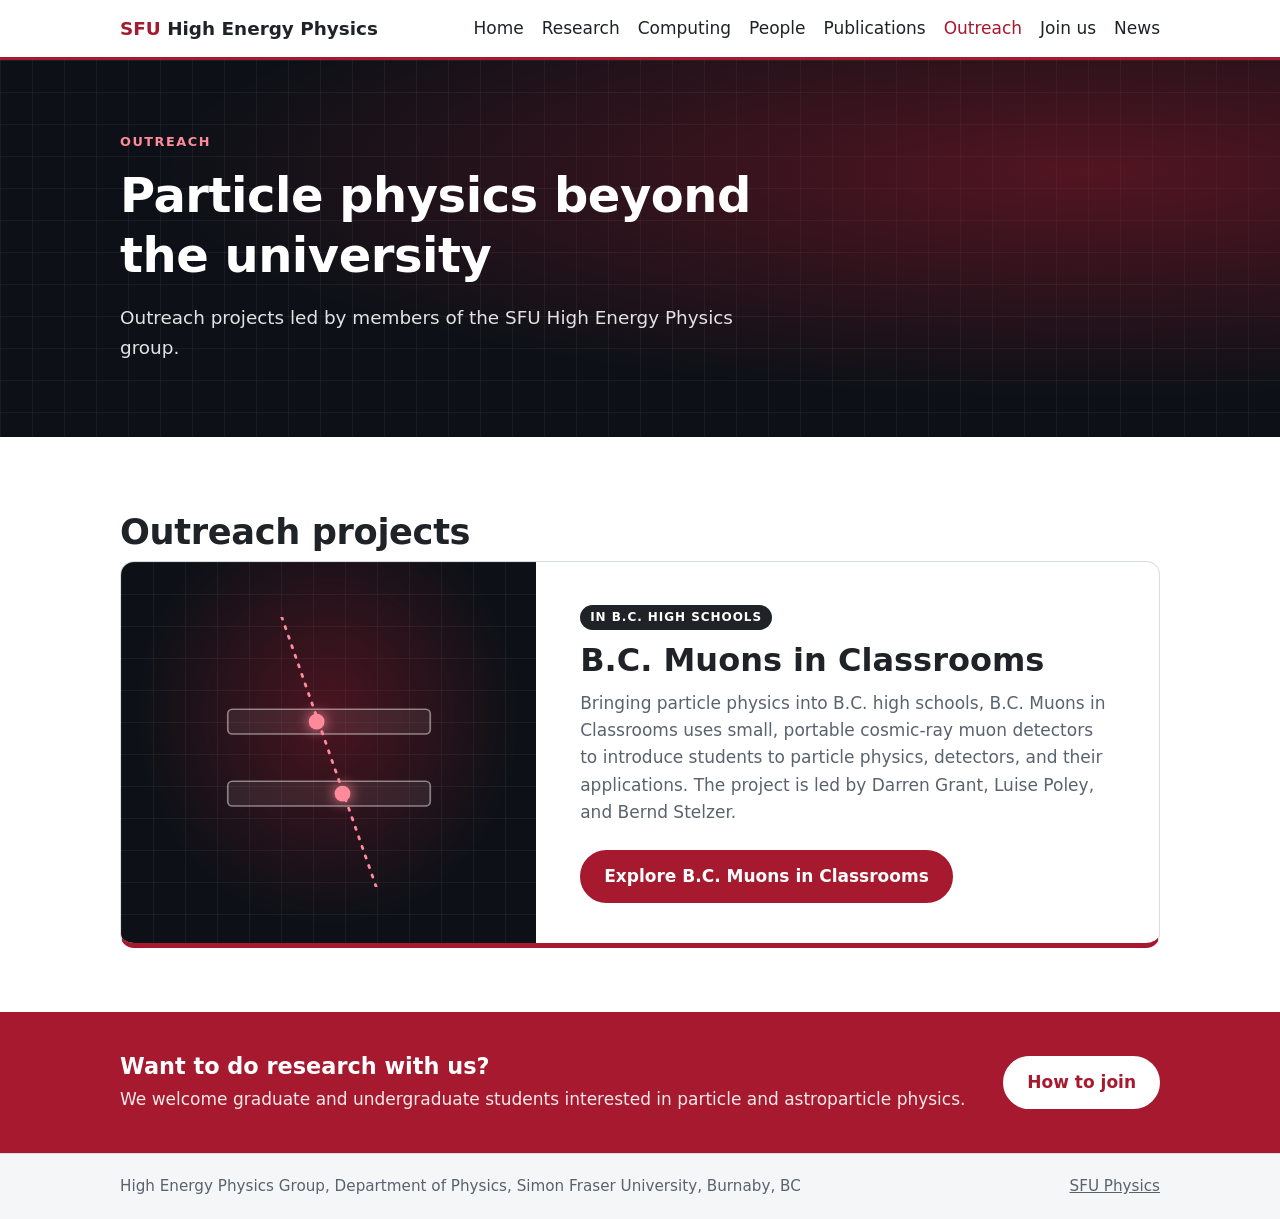
==== outreach.html @ 25be587b "Add Outreach page featuring B.C. Muons in Classrooms New outreach.html with a featured-project card " ====
<!doctype html>
<html lang="en">
<head>
  <meta charset="utf-8">
  <meta name="viewport" content="width=device-width, initial-scale=1">
  <title>Outreach | SFU High Energy Physics</title>
  <link rel="stylesheet" href="css/style.css">
</head>
<body>
  <!-- HEADER: the same block is on every page. If you change it, change it on all pages. -->
  <header class="site-header">
    <div class="wrap">
      <a class="brand" href="index.html"><span>SFU</span> High Energy Physics</a>
      <nav class="site-nav" aria-label="Main">
        <ul>
        <li><a href="index.html">Home</a></li>
        <li><a href="research.html">Research</a></li>
        <li><a href="computing.html">Computing</a></li>
        <li><a href="people.html">People</a></li>
        <li><a href="publications.html">Publications</a></li>
        <li><a href="outreach.html" aria-current="page">Outreach</a></li>
        <li><a href="join.html">Join us</a></li>
        <li><a href="news.html">News</a></li>
        </ul>
      </nav>
    </div>
  </header>
  <!-- END HEADER -->

  <!-- PAGE HERO: no photo, so it uses the grid pattern (see computing.html and research.html). -->
  <section class="page-hero page-hero-grid">
    <div class="wrap page-hero-text">
      <p class="eyebrow">Outreach</p>
      <h1>Particle physics beyond the university</h1>
      <p class="lead">Outreach projects led by members of the SFU High Energy Physics group.</p>
    </div>
  </section>

  <main class="research">
    <!-- OUTREACH PROJECTS
         To add a project: copy one <article class="outreach-project"> block and change the tag, title, text, button and link.
         The first project in the list is the featured one and gets the larger layout. Keep the copy short and stick to
         what the project's own leads have approved. -->
    <section id="projects" class="research-section">
      <div class="wrap">
        <h2 class="section-title">Outreach projects</h2>
        <div class="outreach-list">
          <article id="bc-muons" class="outreach-project">
            <!-- Decorative drawing: a cosmic-ray muon track crossing two detector layers. -->
            <div class="outreach-art" aria-hidden="true">
              <svg viewBox="0 0 320 240" focusable="false">
                <rect class="outreach-art-layer" x="70" y="82" width="180" height="22" rx="4"/>
                <rect class="outreach-art-layer" x="70" y="146" width="180" height="22" rx="4"/>
                <line class="outreach-art-track" x1="118" y1="0" x2="202" y2="240"/>
                <circle class="outreach-art-hit" cx="149" cy="93" r="7"/>
                <circle class="outreach-art-hit" cx="172" cy="157" r="7"/>
              </svg>
            </div>
            <div class="outreach-text">
              <span class="tag tag-neutral">In B.C. high schools</span>
              <h3>B.C. Muons in Classrooms</h3>
              <p>Bringing particle physics into B.C. high schools, B.C. Muons in Classrooms uses small, portable cosmic-ray muon detectors to introduce students to particle physics, detectors, and their applications. The project is led by Darren Grant, Luise Poley, and Bernd Stelzer.</p>
              <a class="button" href="https://bcmuons.science.sfu.ca/">Explore B.C. Muons in Classrooms</a>
            </div>
          </article>
        </div>
      </div>
    </section>

    <section class="cta">
      <div class="wrap">
        <div>
          <h2>Want to do research with us?</h2>
          <p>We welcome graduate and undergraduate students interested in particle and astroparticle physics.</p>
        </div>
        <a class="button button-light" href="join.html">How to join</a>
      </div>
    </section>
  </main>

  <!-- FOOTER: the same block is on every page. -->
  <footer class="site-footer">
    <div class="wrap">
      <span>High Energy Physics Group, Department of Physics, Simon Fraser University, Burnaby, BC</span>
      <span><a href="https://www.sfu.ca/physics.html">SFU Physics</a></span>
    </div>
  </footer>
  <!-- END FOOTER -->
</body>
</html>
---- css/style.css ----
/* SFU High Energy Physics: shared stylesheet for every page.

   DESIGN LANGUAGE (see also "Design language" in README.md)
   - Colours carry meaning. Red is SFU's brand colour and also marks ATLAS.
     Blue marks P-ONE and nothing else. Purple marks IceCube. Anything that is
     not about a particular experiment uses the neutral dark tag (.tag-neutral).
   - Every page: header, dark banner (.page-hero, or .home-hero on the home page),
     sections (.research-section), a red "join" band (.cta), footer.
   - Section headings use <h2 class="section-title">.
   - All colours are defined here. Use the variables, not hex codes. */

:root {
  /* Brand and ATLAS */
  --red: #a6192e;          /* SFU red; also ATLAS */
  --red-dark: #7d1322;
  --red-deep: #3a0d15;     /* dark ATLAS backgrounds */
  --red-soft: #fbf3f4;     /* light ATLAS backgrounds */
  --red-light: #ff8a9a;    /* red text on dark backgrounds */
  /* P-ONE */
  --ocean: #0b5f8a;
  --ocean-dark: #084868;
  --ocean-deep: #062a40;
  --ocean-soft: #eef5f9;
  --ocean-light: #7cc4e8;  /* blue text on dark backgrounds */
  /* IceCube */
  --ice: #5b3fa0;
  --ice-dark: #46307d;
  --ice-deep: #221640;     /* dark IceCube backgrounds */
  --ice-soft: #f5f2fb;     /* light IceCube backgrounds */
  --ice-light: #c3b2f0;    /* purple text on dark backgrounds */
  /* Neutrals */
  --night: #0d1117;        /* dark banners and sections */
  /* Red glow on the right of the project switcher, flat top to bottom so the banner above can fade into it */
  --switch-glow: radial-gradient(40% 2000% at 85% 50%, rgba(166, 25, 46, 0.35), transparent 70%);
  --ink: #1f2328;
  --muted: #59636e;
  --grey: #9aa3ad;         /* "other experiment" */
  --line: #d8dde3;
  --bg: #ffffff;
  --bg-soft: #f5f6f8;
  /* Content width: 1080px on laptops, growing with the window on large screens up to 1680px */
  --max: clamp(1080px, 78vw, 1680px);
}

* { box-sizing: border-box; }

/* Text grows a little with the content width on large screens (16px up to 19px), so lines don't get too long */
html { font-size: clamp(16px, 0.25vw + 12.4px, 19px); }

body {
  margin: 0;
  font-family: system-ui, -apple-system, "Segoe UI", Roboto, Helvetica, Arial, sans-serif;
  font-size: 1.0625rem;
  line-height: 1.6;
  color: var(--ink);
  background: var(--bg);
}

a { color: var(--red); }
a:hover { color: var(--red-dark); }

img { max-width: 100%; height: auto; }

.wrap { max-width: var(--max); margin: 0 auto; padding: 0 20px; }

/* Header and menu */
.site-header { border-bottom: 3px solid var(--red); background: var(--bg); }
.site-header .wrap {
  display: flex; flex-wrap: wrap; align-items: center; justify-content: space-between;
  gap: 12px; padding-top: 14px; padding-bottom: 14px;
}
.brand { font-weight: 700; font-size: 1.15rem; color: var(--ink); text-decoration: none; }
.brand span { color: var(--red); }
.site-nav ul { list-style: none; display: flex; flex-wrap: wrap; gap: 4px 18px; margin: 0; padding: 0; }
.site-nav a { color: var(--ink); text-decoration: none; font-weight: 500; }
.site-nav a:hover, .site-nav a[aria-current="page"] { color: var(--red); }

/* Page sections */
main { padding: 32px 0 48px; }
h1, h2, h3 { line-height: 1.25; }
h1 { font-size: 2rem; margin: 0 0 12px; }
h2 { font-size: 1.4rem; margin-top: 36px; }
.lead { font-size: 1.15rem; color: var(--muted); max-width: 46em; }


.cards { display: grid; grid-template-columns: repeat(auto-fit, minmax(220px, 1fr)); gap: 20px; margin-top: 24px; }
.card { border: 1px solid var(--line); border-radius: 10px; padding: 20px; background: var(--bg); }
.card h3 { margin-top: 0; }
.card .more { font-weight: 600; text-decoration: none; }


/* People */
.people { display: grid; grid-template-columns: repeat(auto-fill, minmax(230px, 1fr)); gap: 16px; padding: 0; list-style: none; }
.people li { border: 1px solid var(--line); border-radius: 10px; padding: 14px 16px; }
.people .name { font-weight: 600; display: block; }
.people .role { color: var(--muted); font-size: 0.95rem; }
/* Photo at the top of a card. Square crop, biased upward so faces stay in frame. */
.people .photo { display: block; width: 100%; aspect-ratio: 1; object-fit: cover; object-position: 50% 25%; border-radius: 6px; margin-bottom: 12px; background: var(--bg-soft); }


/* Footer */
.site-footer { border-top: 1px solid var(--line); background: var(--bg-soft); color: var(--muted); font-size: 0.95rem; }
.site-footer .wrap { padding-top: 20px; padding-bottom: 20px; display: flex; flex-wrap: wrap; gap: 8px 24px; justify-content: space-between; }
.site-footer a { color: var(--muted); }

/* Small photo credit line at the bottom of a page. */
.credits { color: var(--muted); font-size: 0.8rem; margin-top: 40px; }
.credits a { color: var(--muted); }

/* Buttons */
.button { display: inline-block; padding: 11px 22px; border-radius: 999px; background: var(--red); color: #fff; font-weight: 600; text-decoration: none; border: 2px solid var(--red); transition: background 0.15s, color 0.15s; }
.button:hover { background: var(--red-dark); border-color: var(--red-dark); color: #fff; }
.button-ghost { background: transparent; border-color: #fff; color: #fff; }
.button-ghost:hover { background: #fff; border-color: #fff; color: var(--ink); }
.button-light { background: #fff; border-color: #fff; color: var(--red); }
.button-light:hover { background: transparent; color: #fff; border-color: #fff; }

/* ---------- Home page ---------- */

/* Hero: two photos side by side, darkened, with text on top. */
.home-hero { position: relative; display: flex; flex-direction: column; min-height: min(78vh, 640px); color: #fff; background: var(--night); overflow: hidden; }
.home-hero-photos { position: absolute; inset: 0; display: grid; grid-template-columns: 1fr 1fr; }
.home-hero-photos img { width: 100%; height: 100%; object-fit: cover; }
.home-hero::after { content: ""; position: absolute; inset: 0; background: linear-gradient(100deg, rgba(10, 14, 20, 0.92) 0%, rgba(10, 14, 20, 0.7) 45%, rgba(10, 14, 20, 0.25) 100%); }
.home-hero-text, .home-hero-labels { position: relative; z-index: 1; width: 100%; }
.home-hero-text { padding-top: 96px; padding-bottom: 48px; }
.home-hero h1 { font-size: clamp(2.2rem, 5vw, 3.6rem); max-width: 12em; margin-bottom: 16px; letter-spacing: -0.01em; }
.home-hero .lead { color: rgba(255, 255, 255, 0.88); max-width: 34em; }
.eyebrow { text-transform: uppercase; letter-spacing: 0.12em; font-size: 0.8rem; font-weight: 600; color: var(--red-light); margin: 0 0 12px; }
.buttons { display: flex; flex-wrap: wrap; gap: 12px; margin-top: 28px; }.home-hero-labels { margin-top: auto; display: flex; justify-content: space-between; gap: 12px; padding-bottom: 18px; font-size: 0.8rem; color: rgba(255, 255, 255, 0.75); }
.home-hero-labels span:last-child { text-align: right; }
.home-hero-labels small { display: block; font-size: 0.7rem; font-style: italic; opacity: 0.7; }

/* The home page sections set their own spacing. */
main.home { padding-top: 0; }
.section-title { font-size: 1.7rem; margin: 56px 0 20px; }

/* Facts strip */
.facts { background: var(--bg-soft); border-bottom: 1px solid var(--line); }
.facts .wrap { display: grid; grid-template-columns: repeat(auto-fit, minmax(200px, 1fr)); gap: 24px; padding-top: 28px; padding-bottom: 28px; }
.fact strong { display: block; font-size: 1.9rem; line-height: 1.1; color: var(--red); }
.fact span { color: var(--muted); font-size: 0.92rem; }
.fact { text-align: center; }

/* Big photo panels for the experiments */
.feature-grid { display: grid; grid-template-columns: repeat(2, minmax(0, 1fr)); gap: 20px; }
/* An odd card out (e.g. the third, IceCube) sits centred on its own row, the same width as the others */
.feature-grid > :last-child:nth-child(odd) { grid-column: 1 / -1; justify-self: center; width: calc(50% - 10px); }
@media (max-width: 700px) {
  .feature-grid { grid-template-columns: 1fr; }
  .feature-grid > :last-child:nth-child(odd) { width: 100%; }
}
/* Three across (index.html, join.html). On join.html each card sits under its column of the facts strip: same 24px gap as .facts */
.feature-grid-3 { grid-template-columns: repeat(3, minmax(0, 1fr)); gap: 24px; }
.feature-grid-3 > :last-child:nth-child(odd) { grid-column: auto; justify-self: stretch; width: auto; }
.feature-grid-3 .feature-text { padding: 20px; }
.feature-grid-3 .feature h3 { font-size: 1.6rem; }
@media (max-width: 900px) {
  .feature-grid-3 { grid-template-columns: 1fr; }
}
.feature { position: relative; display: flex; align-items: flex-end; min-height: 420px; border-radius: 14px; overflow: hidden; color: #fff; text-decoration: none; background: var(--night); }
.feature img { position: absolute; inset: 0; width: 100%; height: 100%; object-fit: cover; transition: transform 0.4s ease; }
.feature::after { content: ""; position: absolute; inset: 0; background: linear-gradient(to top, rgba(10, 14, 20, 0.92) 0%, rgba(10, 14, 20, 0.55) 50%, rgba(10, 14, 20, 0.05) 100%); }
.feature-text { position: relative; z-index: 1; padding: 24px; }
.feature h3 { font-size: 1.8rem; margin: 6px 0 8px; }
.feature p { color: rgba(255, 255, 255, 0.88); margin: 0 0 12px; }
.feature .more { font-weight: 600; }
.feature:hover, .feature:focus-visible { color: #fff; }
.feature:hover img, .feature:focus-visible img { transform: scale(1.04); }
.tag { display: inline-block; font-size: 0.75rem; font-weight: 600; text-transform: uppercase; letter-spacing: 0.08em; padding: 3px 10px; border-radius: 999px; background: var(--red); color: #fff; }

/* Clickable cards (computing, education) */
.card-link { display: block; color: var(--ink); text-decoration: none; transition: border-color 0.15s, box-shadow 0.15s, transform 0.15s; }
.card-link:hover { color: var(--ink); border-color: var(--red); box-shadow: 0 6px 20px rgba(0, 0, 0, 0.08); transform: translateY(-2px); }
.card-link .more { color: var(--red); }
.icon { width: 36px; height: 36px; fill: none; stroke: var(--red); stroke-width: 1.6; stroke-linecap: round; stroke-linejoin: round; margin-bottom: 8px; }

/* News cards */
.news-grid { display: grid; grid-template-columns: repeat(auto-fit, minmax(280px, 1fr)); gap: 20px; }
.news-card { display: block; padding: 20px 22px; border-left: 4px solid var(--red); background: var(--bg-soft); border-radius: 0 10px 10px 0; color: var(--ink); text-decoration: none; transition: background 0.15s; }
.news-card:hover { background: color-mix(in srgb, var(--bg-soft) 85%, var(--ink)); color: var(--ink); }
.news-card .date { color: var(--muted); font-size: 0.85rem; font-weight: 600; }
.news-card h3 { margin: 6px 0 10px; font-size: 1.15rem; }
.news-card .more { color: var(--red); font-weight: 600; font-size: 0.95rem; }

/* Red "join us" band */
.cta { background: var(--red); color: #fff; margin-top: 56px; }
.cta .wrap { display: flex; flex-wrap: wrap; align-items: center; justify-content: space-between; gap: 20px; padding-top: 40px; padding-bottom: 40px; }
.cta h2 { margin: 0 0 6px; }
.cta p { margin: 0; color: rgba(255, 255, 255, 0.9); }

@media (max-width: 640px) {
  .home-hero-text { padding-top: 64px; }
  .home-hero::after { background: rgba(10, 14, 20, 0.78); }
  .facts .wrap { grid-template-columns: 1fr 1fr; gap: 20px 16px; }
  .fact strong { font-size: 1.5rem; }
  .feature { min-height: 360px; }
}
@media (prefers-reduced-motion: reduce) {
  .feature img, .card-link, .button { transition: none; }
  .feature:hover img { transform: none; }
  .card-link:hover { transform: none; }
}

/* ---------- Inner page hero (used on Research; reusable on other pages) ---------- */
.page-hero { position: relative; color: #fff; background: var(--night); overflow: hidden; }
.page-hero-bg { position: absolute; inset: 0; width: 100%; height: 100%; object-fit: cover; object-position: 70% 50%; opacity: 0.55; }
.page-hero::after { content: ""; position: absolute; inset: 0; background: linear-gradient(90deg, rgba(10, 14, 20, 0.95) 0%, rgba(10, 14, 20, 0.6) 60%, rgba(10, 14, 20, 0.2) 100%); }
.page-hero-text { position: relative; z-index: 1; padding-top: 72px; padding-bottom: 56px; }
.page-hero h1 { font-size: clamp(2rem, 4.5vw, 3rem); max-width: 14em; letter-spacing: -0.01em; }
.page-hero .lead { color: rgba(255, 255, 255, 0.88); max-width: 36em; }
.jump-links { display: flex; flex-wrap: wrap; gap: 10px; margin-top: 24px; }
.jump-links a { padding: 7px 16px; border: 1px solid rgba(255, 255, 255, 0.5); border-radius: 999px; color: #fff; text-decoration: none; font-weight: 500; font-size: 0.95rem; }
.jump-links a:hover { background: #fff; color: var(--ink); }
/* Jump links to one experiment take its colour (news.html, publications.html) */
.jump-links a.jump-atlas { background: var(--red); border-color: var(--red); }
.jump-links a.jump-pone { background: var(--ocean); border-color: var(--ocean); }
.jump-links a.jump-ice { background: var(--ice); border-color: var(--ice); }
.jump-links a.jump-atlas:hover { background: var(--red-dark); border-color: var(--red-dark); color: #fff; }
.jump-links a.jump-pone:hover { background: var(--ocean-dark); border-color: var(--ocean-dark); color: #fff; }
.jump-links a.jump-ice:hover { background: var(--ice-dark); border-color: var(--ice-dark); color: #fff; }

/* ---------- Research page ---------- */
main.research { padding: 0; }
.research-section { padding: 64px 0; scroll-margin-top: 12px; }
.section-alt { background: var(--bg-soft); border-top: 1px solid var(--line); border-bottom: 1px solid var(--line); }
.research-section h2 { font-size: 2.2rem; margin: 10px 0 8px; }
.subhead { font-size: 1.3rem; margin: 48px 0 16px; }
.tag-ocean { background: var(--ocean); }

/* Text and a photo side by side; stacks on narrow screens. */
.split { display: grid; grid-template-columns: repeat(auto-fit, minmax(300px, 1fr)); gap: 32px 40px; align-items: center; margin-top: 8px; }
.split + .split, .steps + .split { margin-top: 40px; }

.photo-figure { margin: 0; }
.photo-figure img { display: block; width: 100%; aspect-ratio: 3 / 2; object-fit: cover; border-radius: 12px; box-shadow: 0 10px 30px rgba(0, 0, 0, 0.12); }
.photo-figure figcaption { color: var(--muted); font-size: 0.9rem; margin-top: 10px; }
.photo-figure .credit { display: block; font-size: 0.8rem; }
.photo-figure .credit a { color: var(--muted); }

/* Research topic tiles */
.topic-grid { display: grid; grid-template-columns: repeat(auto-fit, minmax(220px, 1fr)); gap: 16px; }
.topic { padding: 20px; border: 1px solid var(--line); border-radius: 12px; background: var(--bg); }
.topic h4 { margin: 4px 0 6px; font-size: 1.05rem; }
.topic p { margin: 0; color: var(--muted); font-size: 0.95rem; }

/* Dark highlight box with a big number */
.callout { display: grid; grid-template-columns: auto 1fr; gap: 28px; align-items: center; margin-top: 40px; padding: 28px 32px; border-radius: 14px; background: var(--ink); color: #fff; scroll-margin-top: 12px; }
.callout h3 { margin: 0 0 8px; }
.callout p { margin: 0; color: rgba(255, 255, 255, 0.85); }
.callout-stat { text-align: center; padding-right: 28px; border-right: 1px solid rgba(255, 255, 255, 0.2); }
.callout-stat strong { display: block; font-size: 3rem; line-height: 1; color: var(--red-light); }
.callout-stat span { font-size: 0.85rem; color: rgba(255, 255, 255, 0.75); }

/* Numbered "how it works" steps */
.steps { list-style: none; padding: 0; margin: 0; display: grid; grid-template-columns: repeat(auto-fit, minmax(220px, 1fr)); gap: 16px; counter-reset: step; }
.steps li { counter-increment: step; position: relative; padding: 20px 20px 20px 68px; background: var(--bg); border: 1px solid var(--line); border-radius: 12px; }
.steps li::before { content: counter(step); position: absolute; left: 20px; top: 20px; width: 34px; height: 34px; border-radius: 50%; background: var(--ocean); color: #fff; font-weight: 700; display: flex; align-items: center; justify-content: center; }
.steps h4 { margin: 4px 0 6px; }
.steps p { margin: 0; color: var(--muted); font-size: 0.95rem; }

/* Vertical timeline */
.timeline { list-style: none; padding: 0; margin: 16px 0 20px 7px; border-left: 2px solid var(--line); }
.timeline li { position: relative; padding: 0 0 18px 24px; }
.timeline li::before { content: ""; position: absolute; left: -9px; top: 5px; width: 16px; height: 16px; border-radius: 50%; background: var(--bg); border: 2px solid var(--line); box-sizing: border-box; }
.timeline li.done::before { background: var(--ocean); border-color: var(--ocean); }
.timeline li.now::before { border-color: var(--ocean); box-shadow: 0 0 0 4px rgba(11, 95, 138, 0.2); }
.timeline .when { display: block; font-weight: 700; font-size: 0.85rem; text-transform: uppercase; letter-spacing: 0.06em; color: var(--ocean); }

.research .cta { margin-top: 0; }

@media (max-width: 640px) {
  .page-hero::after { background: rgba(10, 14, 20, 0.8); }
  .research-section { padding: 48px 0; }
  .callout { grid-template-columns: 1fr; padding: 24px; }
  .callout-stat { border-right: 0; padding-right: 0; border-bottom: 1px solid rgba(255, 255, 255, 0.2); padding-bottom: 16px; }
}

/* ---------- Computing page ---------- */
/* Hero without a photo: a faint grid pattern instead. */
.page-hero-grid { background-color: var(--night); background-image: linear-gradient(rgba(255, 255, 255, 0.05) 1px, transparent 1px), linear-gradient(90deg, rgba(255, 255, 255, 0.05) 1px, transparent 1px); background-size: 32px 32px; }
.page-hero-grid::after { background: radial-gradient(ellipse at 85% 30%, rgba(166, 25, 46, 0.45), transparent 60%); }
/* With a project switcher below (research.html, news.html), banner and bar read as one panel: the grid is laid from the
   banner's bottom edge so its lines run on into the bar, and the banner uses the bar's glow (one band, top to bottom). */
body:has(.project-switch) .page-hero-grid { background-position: left bottom; }
body:has(.project-switch) .page-hero-grid::after { background: var(--switch-glow); }

.provides { padding: 24px 28px; border: 1px solid var(--line); border-radius: 14px; background: var(--bg); }
.provides h3 { margin-top: 0; }
.check-list { list-style: none; padding: 0; margin: 0; }
.check-list li { position: relative; padding: 0 0 12px 30px; }
.check-list li::before { content: ""; position: absolute; left: 2px; top: 6px; width: 14px; height: 8px; border-left: 3px solid var(--red); border-bottom: 3px solid var(--red); transform: rotate(-45deg); }

.timeline-red { border-left-color: var(--line); }
.timeline-red li.done::before { background: var(--red); border-color: var(--red); }
.timeline-red li.now::before { border-color: var(--red); box-shadow: 0 0 0 4px rgba(166, 25, 46, 0.2); }
.timeline-red .when { color: var(--red); }

.pill-list { list-style: none; padding: 0; margin: 0 0 20px; display: flex; flex-wrap: wrap; gap: 8px; }
.pill-list li { padding: 4px 12px; border-radius: 999px; background: var(--bg-soft); border: 1px solid var(--line); font-size: 0.9rem; }
.contact-list { padding-left: 18px; }

/* Dark section with the grid tiers */
.section-dark { background: var(--night); color: #fff; }
.section-dark .lead { color: rgba(255, 255, 255, 0.8); }
.tiers { list-style: none; padding: 0; margin: 36px 0 0; display: grid; grid-template-columns: repeat(3, 1fr); gap: 48px; }
.tier { position: relative; padding: 24px; border-radius: 14px; background: rgba(255, 255, 255, 0.06); border: 1px solid rgba(255, 255, 255, 0.14); }
.tier h3 { margin: 8px 0 6px; }
.tier p { margin: 0; color: rgba(255, 255, 255, 0.78); font-size: 0.95rem; }
.tier-label { font-size: 0.75rem; font-weight: 700; text-transform: uppercase; letter-spacing: 0.1em; color: var(--red-light); }
.tier-sfu { background: var(--red); border-color: var(--red); }
.tier-sfu .tier-label { color: #fff; opacity: 0.85; }
.tier-sfu p { color: rgba(255, 255, 255, 0.92); }
/* Arrow between steps */
.tier + .tier::before { content: "→"; position: absolute; left: -38px; top: 50%; transform: translateY(-50%); font-size: 1.8rem; color: rgba(255, 255, 255, 0.5); }

/* Spec sheet (definition list) */
.spec-sheet { margin: 0; border-radius: 14px; overflow: hidden; border: 1px solid var(--line); background: var(--bg); }
.spec-sheet div { display: flex; justify-content: space-between; gap: 16px; padding: 14px 20px; border-bottom: 1px solid var(--line); }
.spec-sheet div:last-child { border-bottom: 0; }
.spec-sheet dt { color: var(--muted); }
.spec-sheet dd { margin: 0; font-weight: 700; text-align: right; }

@media (max-width: 760px) {
  .tiers { grid-template-columns: 1fr; gap: 36px; }
  .tier + .tier::before { content: "↓"; left: 50%; top: -32px; transform: translateX(-50%); }
}

/* ---------- People page ---------- */
.people-heading { font-size: 1.8rem; margin: 0 0 24px; }
.people { gap: 20px; }
.people li { padding: 0 0 16px; overflow: hidden; border-radius: 14px; background: var(--bg); transition: box-shadow 0.15s, transform 0.15s; }
.people li:hover { box-shadow: 0 8px 24px rgba(0, 0, 0, 0.08); transform: translateY(-2px); }
.people .photo { border-radius: 0; margin-bottom: 14px; }
.people .name, .people .role { display: block; padding: 0 16px; }
.people .name { font-size: 1.08rem; }
.people .name a { color: var(--ink); text-decoration: none; }
.people .name a:hover { color: var(--red); }
.people .role a { color: inherit; text-decoration: none; }
.people .role a:hover { color: var(--red); text-decoration: underline; }
/* Smaller cards with a round badge, for former members */
.people-compact { grid-template-columns: repeat(auto-fill, minmax(260px, 1fr)); }
.people-compact li { display: grid; grid-template-columns: 56px 1fr; column-gap: 14px; align-items: center; align-content: center; padding: 14px 16px; }
.people-compact .photo { grid-row: span 3; width: 56px; margin: 0; border-radius: 50%; }
.people-compact .name, .people-compact .role { padding: 0; }

/* Photo-card lists pick their column count from how many cards they have, so rows come out balanced:
   1-3 cards fill one row; 4 and 8 make rows of 4; 5, 6 and 9 make rows of 3 (5 = 3 + 2); anything else gets 4 per row.
   Every card is the width of one in a row of 4, so photos are the same size in every list; shorter rows sit centred.
   Phones keep 2 per row (see the 640px block further down). */
@media (min-width: 641px) {
  .people:not(.people-compact) { --card: calc((100% - 60px) / 4); grid-template-columns: repeat(4, var(--card)); justify-content: center; }
  .people:not(.people-compact):has(> li:last-child:nth-child(1)) { grid-template-columns: var(--card); }
  .people:not(.people-compact):has(> li:last-child:nth-child(2)) { grid-template-columns: repeat(2, var(--card)); }
  .people:not(.people-compact):has(> li:last-child:nth-child(3)),
  .people:not(.people-compact):has(> li:last-child:nth-child(5)),
  .people:not(.people-compact):has(> li:last-child:nth-child(6)),
  .people:not(.people-compact):has(> li:last-child:nth-child(9)) { grid-template-columns: repeat(3, var(--card)); }
  /* The heading of a centred list lines up with its first card: indent = (full width - n cards - gaps) / 2 */
  .wrap:has(> .people:not(.people-compact) > li:last-child:nth-child(3)) > .section-title,
  .wrap:has(> .people:not(.people-compact) > li:last-child:nth-child(5)) > .section-title,
  .wrap:has(> .people:not(.people-compact) > li:last-child:nth-child(6)) > .section-title,
  .wrap:has(> .people:not(.people-compact) > li:last-child:nth-child(9)) > .section-title { margin-left: calc(12.5% + 2.5px); }
  .wrap:has(> .people:not(.people-compact) > li:last-child:nth-child(2)) > .section-title { margin-left: calc(25% + 5px); }
  .wrap:has(> .people:not(.people-compact) > li:last-child:nth-child(1)) > .section-title { margin-left: calc(37.5% + 7.5px); }
}

/* ---------- Publications page ---------- */
.thesis-year { display: grid; grid-template-columns: 120px 1fr; gap: 24px; padding: 24px 0; border-top: 1px solid var(--line); }
.thesis-year .year { margin: 0; font-size: 2rem; color: var(--red); line-height: 1.1; }
.theses { list-style: none; padding: 0; margin: 0; display: grid; gap: 12px; }
.thesis { padding: 16px 20px; border: 1px solid var(--line); border-radius: 12px; background: var(--bg); transition: border-color 0.15s; }
.thesis:hover { border-color: var(--red); }
.thesis a { display: block; font-weight: 600; color: var(--ink); text-decoration: none; }
.thesis a:hover { color: var(--red); }
.thesis .author { display: block; color: var(--muted); font-size: 0.92rem; margin-top: 2px; }
.callout a.on-dark { color: var(--red-light); }
.callout-stat strong { font-size: clamp(2rem, 5vw, 3rem); }

/* ---------- News page ---------- */
.news-list { display: grid; gap: 28px; }
.news-item { display: grid; grid-template-columns: minmax(0, 2fr) minmax(0, 3fr); gap: 0; border: 1px solid var(--line); border-radius: 14px; overflow: hidden; background: var(--bg); }
.news-item > img { width: 100%; height: 100%; min-height: 220px; object-fit: cover; }
.news-item:not(:has(> img)) { grid-template-columns: 1fr; }
.news-body { padding: 28px 32px; align-self: center; }
.news-meta { display: flex; flex-wrap: wrap; align-items: center; gap: 10px; color: var(--muted); font-size: 0.9rem; margin: 0 0 10px; }
.news-body h3 { font-size: 1.4rem; margin: 0 0 10px; }
.news-body h3 a { color: var(--ink); text-decoration: none; }
.news-body h3 a:hover { color: var(--red); }
.news-body p:last-child { margin: 0; color: var(--muted); }

/* ---------- Join page ---------- */
.topic-grid { margin-top: 24px; }
.paths { display: grid; grid-template-columns: repeat(auto-fit, minmax(300px, 1fr)); gap: 24px; }
.path { padding: 28px; border-radius: 14px; background: var(--bg); border: 1px solid var(--line); scroll-margin-top: 12px; }
.path h2 { margin: 10px 0 20px; font-size: 1.6rem; }
.path .steps { grid-template-columns: 1fr; }

/* Join page: facts strip with one colour per experiment, and "who to contact" cards with the experiment's colour on top. */
.fact-atlas strong { color: var(--red); }
.fact-ice strong { color: var(--ice); }
.fact-pone strong { color: var(--ocean); }
.contact-grid { display: grid; grid-template-columns: repeat(auto-fit, minmax(220px, 1fr)); gap: 16px; margin-top: 24px; }
.contact { --c: var(--red); padding: 22px 24px; border-radius: 14px; background: var(--bg); border: 1px solid var(--line); border-top: 5px solid var(--c); }
.contact-ice { --c: var(--ice); }
.contact-pone { --c: var(--ocean); }
.contact h3 { margin: 0 0 10px; color: var(--c); font-size: 1.3rem; }
.contact ul { list-style: none; margin: 0; padding: 0; display: grid; gap: 6px; }
.contact a { color: var(--ink); font-weight: 600; text-decoration: none; }
.contact a::after { content: " →"; color: var(--c); }
.contact a:hover { color: var(--c); }
.contact-more { margin: 24px 0 0; color: var(--muted); }
.steps-red li::before { background: var(--red); }

@media (max-width: 640px) {
  .thesis-year { grid-template-columns: 1fr; gap: 12px; }
  .people:not(.people-compact) { grid-template-columns: 1fr 1fr; gap: 12px; }
  .people:not(.people-compact) .name, .people:not(.people-compact) .role { padding: 0 12px; }
  .people .role { font-size: 0.85rem; }
  .news-item { grid-template-columns: 1fr; }
  .news-item > img { min-height: 0; aspect-ratio: 16 / 9; height: auto; }
  .news-body { padding: 22px; }
}
@media (prefers-reduced-motion: reduce) {
  .people li { transition: none; }
  .people li:hover { transform: none; }
}

/* External news feed (P-ONE collaboration news on news.html) */
/* Text on the left, button always bottom-right, whatever the length of the text; stacked on phones */
.section-head { display: grid; grid-template-columns: minmax(0, 1fr) auto; align-items: end; gap: 20px 40px; margin-bottom: 28px; }
.section-head .button { white-space: nowrap; }
@media (max-width: 640px) { .section-head { grid-template-columns: 1fr; } .section-head .button { justify-self: start; } }
.section-head h2 { margin: 10px 0 8px; }
.section-head .lead { margin: 0; }
.button-ocean { background: var(--ocean); border-color: var(--ocean); }
.button-ocean:hover { background: var(--ocean-dark); border-color: var(--ocean-dark); }
.feed { --feed: var(--ocean); list-style: none; padding: 0; margin: 0; border-left: 2px solid color-mix(in srgb, var(--feed) 25%, transparent); }
.feed li { position: relative; padding: 0 0 26px 28px; }
.feed li::before { content: ""; position: absolute; left: -7px; top: 6px; width: 12px; height: 12px; border-radius: 50%; background: var(--feed); }
.feed time { display: block; font-size: 0.82rem; font-weight: 700; text-transform: uppercase; letter-spacing: 0.06em; color: var(--feed); }
.feed a { font-weight: 600; font-size: 1.08rem; color: var(--ink); text-decoration: none; }
.feed a:hover { color: var(--feed); text-decoration: underline; }
.feed p { margin: 4px 0 0; color: var(--muted); font-size: 0.95rem; }
.callout + .callout { margin-top: 20px; }
.callout-ocean { background: var(--ocean-deep); }
.callout-ocean .callout-stat strong, .callout-ocean a.on-dark { color: var(--ocean-light); }
.callout-ice { background: var(--ice-deep); }
.callout-ice .callout-stat strong, .callout-ice a.on-dark { color: var(--ice-light); }

/* ---------- Research page: one colour-coded "chapter" per experiment ---------- */
/* Each chapter sets --accent; everything inside picks it up. Red = ATLAS, blue = P-ONE, purple = IceCube. */
.chapter-atlas { --accent: var(--red); --accent-soft: var(--red-soft); --accent-dark: var(--red-deep); }
.chapter-pone  { --accent: var(--ocean); --accent-soft: var(--ocean-soft); --accent-dark: var(--ocean-deep); }
.chapter-ice   { --accent: var(--ice); --accent-soft: var(--ice-soft); --accent-dark: var(--ice-deep); }

/* Project switcher (research.html, news.html): a dark bar that sticks to the top of the screen while you are inside the
   element that contains it. js/project-switch.js marks the current link (aria-current) and sets --progress (0 to 1) for the
   line along the bottom. Each link takes its experiment's colour: --c fills the current link, --c-light is its text otherwise. */
/* Background matches the dark page banners (.page-hero-grid): night blue, faint grid, red glow on the right. */
.project-switch { --accent: #fff; position: sticky; top: 0; z-index: 10; background-color: var(--night); background-image: var(--switch-glow), linear-gradient(rgba(255, 255, 255, 0.05) 1px, transparent 1px), linear-gradient(90deg, rgba(255, 255, 255, 0.05) 1px, transparent 1px); background-size: auto, 32px 32px, 32px 32px; box-shadow: 0 4px 16px rgba(0, 0, 0, 0.18); }
.project-switch .wrap { display: flex; flex-wrap: wrap; justify-content: center; gap: 8px; padding-top: 18px; padding-bottom: 21px; } /* bottom = top + the 3px progress line */
.project-switch a { --c: #fff; --c-light: rgba(255, 255, 255, 0.85); display: inline-flex; align-items: center; gap: 8px; padding: 6px 16px; border: 1px solid rgba(255, 255, 255, 0.22); border-radius: 999px; color: var(--c-light); font-weight: 600; font-size: 0.95rem; text-decoration: none; transition: background 0.15s, color 0.15s, border-color 0.15s; }
.project-switch a::before { content: ""; width: 8px; height: 8px; border-radius: 50%; background: currentColor; }
.project-switch a.switch-atlas { --c: var(--red); --c-light: var(--red-light); }
.project-switch a.switch-ice { --c: var(--ice); --c-light: var(--ice-light); }
.project-switch a.switch-pone { --c: var(--ocean); --c-light: var(--ocean-light); }
.project-switch a:hover { background: rgba(255, 255, 255, 0.1); border-color: rgba(255, 255, 255, 0.4); color: var(--c-light); }
.project-switch a[aria-current] { background: var(--c); border-color: var(--c); color: #fff; }
.project-switch a.switch-group[aria-current] { color: var(--ink); }
.project-switch:has(a.switch-atlas[aria-current]) { --accent: var(--red-light); }
.project-switch:has(a.switch-ice[aria-current]) { --accent: var(--ice-light); }
.project-switch:has(a.switch-pone[aria-current]) { --accent: var(--ocean-light); }
.project-switch::after { content: ""; position: absolute; left: 0; bottom: 0; height: 3px; width: calc(var(--progress, 0) * 100%); background: var(--accent); }
/* Links that jump below the bar land just under it (chapter banners are fine to tuck behind it). */
.project-switch ~ .research-section, .project-switch ~ * .callout { scroll-margin-top: 64px; }
@media (prefers-reduced-motion: no-preference) { html:has(.project-switch) { scroll-behavior: smooth; } }
@media (max-width: 460px) {
  .project-switch .wrap { gap: 5px; padding-left: 10px; padding-right: 10px; }
  .project-switch a { padding: 5px 10px; font-size: 0.85rem; }
  .project-switch a::before { display: none; }
}


/* Chapter banner: full-width photo, darkened in the experiment's colour */
.chapter { scroll-margin-top: 0; }
.chapter-banner { position: relative; min-height: 440px; display: flex; align-items: flex-end; color: #fff; background: var(--accent-dark); overflow: hidden; }
.chapter-banner > img { position: absolute; inset: 0; width: 100%; height: 100%; object-fit: cover; }
.chapter-banner::after { content: ""; position: absolute; inset: 0; background: linear-gradient(to top, var(--accent-dark) 0%, color-mix(in srgb, var(--accent-dark) 70%, transparent) 45%, color-mix(in srgb, var(--accent-dark) 15%, transparent) 100%); }
/* The first chapter's photo fades in from the project switcher's night blue above it, so there is no hard edge between them */
.project-switch + .chapter .chapter-banner::before { content: ""; position: absolute; z-index: 1; inset: 0 0 auto 0; height: 160px; background: linear-gradient(to bottom, var(--night) 0%, color-mix(in srgb, var(--night) 60%, transparent) 40%, transparent 100%); }
.chapter-banner-text { position: relative; z-index: 1; width: 100%; padding-top: 80px; padding-bottom: 56px; }
.chapter-kicker { margin: 0; font-size: 0.85rem; font-weight: 700; text-transform: uppercase; letter-spacing: 0.12em; color: color-mix(in srgb, var(--accent) 35%, white); }
.chapter-banner h2 { font-size: clamp(3rem, 8vw, 5.5rem); line-height: 1; margin: 6px 0 12px; letter-spacing: -0.02em; }
.chapter-tagline { margin: 0; max-width: 34em; font-size: 1.15rem; color: rgba(255, 255, 255, 0.9); }
.chapter-credit, .hero-credit { position: absolute; right: 16px; bottom: 10px; z-index: 1; margin: 0; max-width: 60%; text-align: right; font-size: 0.72rem; color: rgba(255, 255, 255, 0.65); }
.chapter-credit a, .hero-credit a { color: rgba(255, 255, 255, 0.8); }

/* Chapter body, tinted in the experiment's colour, with a coloured rule on top */
.chapter-body { padding: 64px 0 72px; background: var(--accent-soft); border-top: 6px solid var(--accent); }
.chapter-body .lead { color: var(--ink); font-size: 1.25rem; line-height: 1.55; }
.chapter .icon { stroke: var(--accent); }
.chapter .topic { border-color: color-mix(in srgb, var(--accent) 18%, var(--line)); }
.chapter .topic a, .chapter-body a { color: var(--accent); }
.chapter .steps li::before { background: var(--accent); }
.chapter .callout { background: var(--accent-dark); }
.chapter .callout-stat strong { color: color-mix(in srgb, var(--accent) 45%, white); }
.chapter .subhead { color: var(--accent-dark); }
.split-top { align-items: start; margin-top: 8px; }
/* The numbers card sits vertically centred against the timeline beside it */
.split-top > .depth-card { align-self: center; margin-top: 0; }
/* Source references: small superscript numbers that link straight to the source, and a short list at the end of each chapter */
sup.ref { font-size: 0.68em; line-height: 0; margin-left: 1px; }
sup.ref a { color: var(--accent, var(--red)); text-decoration: none; font-weight: 600; padding: 0 1px; }
sup.ref a:hover { text-decoration: underline; }
.depth-card sup.ref a, .callout sup.ref a { color: inherit; opacity: 0.8; }
.sources { margin-top: 40px; font-size: 0.85rem; color: var(--muted); }
.sources h4 { margin: 0 0 6px; font-size: 0.9rem; color: var(--ink); }
.sources ol { margin: 0; padding-left: 1.6em; display: grid; gap: 2px; }
.sources a { color: var(--muted); }
.sources a:hover { color: var(--accent, var(--red)); }
/* The SFU and TRIUMF section (research.html) sits outside the chapters, so it takes the site red as its accent */
#triumf { --accent: var(--red); }
#triumf .contact p { margin: 0 0 12px; }
#triumf .contact p:last-child { margin-bottom: 0; font-weight: 600; }
#triumf .contact p:last-child a { color: var(--c); }
.contact sup.ref a::after { content: none; }
.chapter-links { display: flex; flex-wrap: wrap; gap: 8px 24px; margin: 40px 0 0; padding-top: 20px; border-top: 1px solid color-mix(in srgb, var(--accent) 20%, var(--line)); font-weight: 600; }
.chapter-links a { text-decoration: none; }
.chapter-links a:hover { text-decoration: underline; }

/* Video beside a short description (research.html, P-ONE). The frame keeps a 16:9 shape at any width. */
.video-feature { display: grid; grid-template-columns: minmax(0, 3fr) minmax(0, 2fr); gap: 28px; align-items: center; margin-top: 40px; }
.video-figure { margin: 0; }
.video-frame { aspect-ratio: 16 / 9; border-radius: 14px; overflow: hidden; background: var(--night); box-shadow: 0 10px 30px rgba(6, 42, 64, 0.25); }
.video-frame iframe, .video-frame video { display: block; width: 100%; height: 100%; border: 0; }
.video-frame video { object-fit: cover; background: var(--night); }
.video-figure figcaption { color: var(--muted); font-size: 0.85rem; margin-top: 8px; }
.video-figure figcaption a { color: var(--muted); }
.video-feature .subhead { margin-top: 0; }
.video-feature p { margin: 0 0 12px; }
@media (max-width: 800px) { .video-feature { grid-template-columns: 1fr; } }

/* "What students work on": a panel tinted in the experiment's colour, with a colour strip along the top,
   holding one white tile per topic. Each tile has an icon in a soft rounded square. */
.student-work { position: relative; overflow: hidden; margin-top: 48px; padding: 34px 32px 32px; border-radius: 18px;
  background: linear-gradient(160deg, #fff 0%, color-mix(in srgb, var(--accent) 7%, #fff) 100%);
  border: 1px solid color-mix(in srgb, var(--accent) 16%, var(--line));
  box-shadow: 0 14px 36px color-mix(in srgb, var(--accent-dark) 12%, transparent); }
.student-work::before { content: ""; position: absolute; inset: 0 0 auto 0; height: 5px; background: linear-gradient(90deg, var(--accent), color-mix(in srgb, var(--accent) 35%, white)); }
.student-eyebrow { margin: 0 0 4px; font-size: 0.75rem; font-weight: 700; text-transform: uppercase; letter-spacing: 0.12em; color: var(--accent); }
.student-work .subhead { margin: 0 0 6px; font-size: 1.5rem; }
.student-work > p:not(.student-eyebrow) { margin: 0 0 22px; color: var(--muted); max-width: 46em; }
.student-list { list-style: none; margin: 0; padding: 0; display: grid; grid-template-columns: repeat(2, minmax(0, 1fr)); gap: 14px; }
.student-list li { display: grid; grid-template-columns: 46px minmax(0, 1fr); gap: 14px; align-items: center; padding: 16px 18px; background: #fff; border: 1px solid color-mix(in srgb, var(--accent) 12%, var(--line)); border-radius: 14px; font-size: 0.93rem; line-height: 1.5; color: var(--muted); transition: transform 0.15s, box-shadow 0.15s, border-color 0.15s; }
.student-list li:hover { transform: translateY(-2px); border-color: color-mix(in srgb, var(--accent) 35%, var(--line)); box-shadow: 0 8px 20px color-mix(in srgb, var(--accent-dark) 10%, transparent); }
.student-list .icon { width: 46px; height: 46px; padding: 11px; margin: 0; border-radius: 12px; background: color-mix(in srgb, var(--accent) 11%, white); stroke-width: 1.7; }
.student-list strong { display: block; color: var(--ink); font-size: 1.02rem; margin: 2px 0 3px; }
.chapter-body .lead + p { margin-top: 0; }
@media (max-width: 640px) { .student-work { padding: 28px 18px 20px; } .student-list { grid-template-columns: 1fr; } }
@media (prefers-reduced-motion: reduce) { .student-list li { transition: none; } .student-list li:hover { transform: none; } }

/* P-ONE numbers card: a deep-ocean gradient */
.depth-card { display: grid; gap: 1px; border-radius: 14px; overflow: hidden; background: rgba(255, 255, 255, 0.15); box-shadow: 0 10px 30px rgba(6, 42, 64, 0.25); margin-top: 48px; }
.depth-card div { padding: 18px 24px; color: #fff; text-align: center; }
.depth-card div:nth-child(1) { background: var(--ocean); }
.depth-card div:nth-child(2) { background: var(--ocean-dark); }
.depth-card div:nth-child(3) { background: var(--ocean-deep); }
.depth-card strong { display: block; font-size: 1.9rem; line-height: 1.1; }
.depth-card span { font-size: 0.9rem; color: rgba(255, 255, 255, 0.8); }
/* ATLAS: the same numbers card, in red */
.depth-card-atlas { box-shadow: 0 10px 30px rgba(58, 13, 21, 0.25); }
.depth-card-atlas div:nth-child(1) { background: var(--red); }
.depth-card-atlas div:nth-child(2) { background: var(--red-dark); }
.depth-card-atlas div:nth-child(3) { background: var(--red-deep); }
/* IceCube: the same numbers card and timeline, in purple */
.depth-card-ice { box-shadow: 0 10px 30px rgba(34, 22, 64, 0.25); }
.depth-card-ice div:nth-child(1) { background: var(--ice); }
.depth-card-ice div:nth-child(2) { background: var(--ice-dark); }
.depth-card-ice div:nth-child(3) { background: var(--ice-deep); }
.timeline-ice li.done::before { background: var(--ice); border-color: var(--ice); }
.timeline-ice li.now::before { border-color: var(--ice); box-shadow: 0 0 0 4px rgba(91, 63, 160, 0.2); }
.timeline-ice .when { color: var(--ice); }

@media (max-width: 640px) {
  .chapter-banner { min-height: 360px; }
  .chapter-credit { position: relative; right: auto; bottom: auto; max-width: none; text-align: left; padding: 0 16px 10px; }
  .chapter-banner { flex-direction: column; align-items: stretch; justify-content: flex-end; }
  .chapter-body { padding: 44px 0 52px; }
  .depth-card { margin-top: 8px; }
}

/* Project tags on people cards (red ATLAS, blue P-ONE) */
.people .tags { display: flex; flex-wrap: wrap; gap: 6px; padding: 10px 16px 0; }
.people .tag { font-size: 0.68rem; padding: 2px 9px; }
.people-compact .photo { grid-row: span 4; }
.people-compact .tags { padding: 6px 0 0; }
@media (max-width: 640px) {
  .people:not(.people-compact) .tags { padding: 8px 12px 0; }
}
/* News feed sections tinted by experiment */
.feed-atlas { background: var(--red-soft); border-top: 6px solid var(--red); }
.feed-atlas .feed { --feed: var(--red); }
.feed-pone { background: var(--ocean-soft); border-top: 6px solid var(--ocean); }
.feed-pone .feed { --feed: var(--ocean); }
.feed-ice { background: var(--ice-soft); border-top: 6px solid var(--ice); }
.feed-ice .feed { --feed: var(--ice); }
.button-ice { background: var(--ice); border-color: var(--ice); }
.button-ice:hover { background: var(--ice-dark); border-color: var(--ice-dark); }

/* Third project tag: IceCube (purple) */
.tag-ice { background: var(--ice); }

/* Coloured project dots on theses (red ATLAS, blue P-ONE, grey other) */
.thesis { position: relative; }
.thesis-atlas, .thesis-pone, .thesis-other { padding-left: 42px; }
.thesis-atlas::before, .thesis-pone::before, .thesis-other::before,
.dot { content: ""; display: inline-block; width: 12px; height: 12px; border-radius: 50%; }
.thesis-atlas::before, .thesis-pone::before, .thesis-other::before { position: absolute; left: 18px; top: 22px; }
.thesis-atlas::before, .dot-atlas { background: var(--red); box-shadow: 0 0 0 4px rgba(166, 25, 46, 0.15); }
.thesis-pone::before, .dot-pone { background: var(--ocean); box-shadow: 0 0 0 4px rgba(11, 95, 138, 0.15); }
.thesis-other::before, .dot-other { background: var(--grey); box-shadow: 0 0 0 4px rgba(154, 163, 173, 0.2); }
.thesis-pone:hover { border-color: var(--ocean); }
.thesis-pone a:hover { color: var(--ocean); }
.dot-key { display: flex; flex-wrap: wrap; align-items: center; gap: 8px 10px; margin: 20px 0 24px; color: var(--muted); font-size: 0.9rem; }
.dot-key .dot { margin-left: 8px; }
.dot-key .dot:first-child { margin-left: 0; }

/* ---------- Outreach page ---------- */
/* One card per project. The first card is the featured one: full width, drawing beside the text.
   Later cards sit two to a row with the drawing on top. Everything stacks on phones. */
.outreach-list { display: grid; grid-template-columns: repeat(2, minmax(0, 1fr)); gap: 24px; }
.outreach-project { display: grid; grid-template-rows: 180px auto; border: 1px solid var(--line); border-bottom: 5px solid var(--red); border-radius: 14px; overflow: hidden; background: var(--bg); scroll-margin-top: 12px; }
.outreach-project:first-child { grid-column: 1 / -1; grid-template-rows: none; grid-template-columns: minmax(0, 2fr) minmax(0, 3fr); }
.outreach-text { padding: 28px 32px; align-self: center; }
.outreach-project:first-child .outreach-text { padding: 40px 44px; }
.outreach-text h3 { font-size: 1.6rem; margin: 10px 0 10px; }
.outreach-project:first-child h3 { font-size: 2rem; }
.outreach-text p { margin: 0 0 24px; color: var(--muted); max-width: 40em; }
/* Drawing panel: the same night blue, faint grid and red glow as the dark banners (.page-hero-grid) */
.outreach-art { display: flex; align-items: center; justify-content: center; min-height: 100%; background-color: var(--night); background-image: radial-gradient(ellipse at 50% 40%, rgba(166, 25, 46, 0.4), transparent 65%), linear-gradient(rgba(255, 255, 255, 0.05) 1px, transparent 1px), linear-gradient(90deg, rgba(255, 255, 255, 0.05) 1px, transparent 1px); background-size: auto, 32px 32px, 32px 32px; }
.outreach-art svg { display: block; width: 100%; max-width: 360px; height: auto; max-height: 100%; }
.outreach-art-layer { fill: rgba(255, 255, 255, 0.07); stroke: rgba(255, 255, 255, 0.45); stroke-width: 1.5; }
.outreach-art-track { stroke: var(--red-light); stroke-width: 2.5; stroke-linecap: round; stroke-dasharray: 2 7; }
.outreach-art-hit { fill: var(--red-light); filter: drop-shadow(0 0 6px var(--red-light)); }
@media (max-width: 760px) {
  .outreach-list { grid-template-columns: 1fr; }
  .outreach-project:first-child { grid-template-columns: 1fr; grid-template-rows: 200px auto; }
  .outreach-project:first-child .outreach-text, .outreach-text { padding: 24px 22px 28px; }
  .outreach-project:first-child h3 { font-size: 1.6rem; }
  .outreach-art svg { height: 100%; }
  /* Full-width button, so a long label wraps neatly and is easy to tap */
  .outreach-text .button { display: block; text-align: center; line-height: 1.35; }
}

/* ---------- Shared building blocks (used on every page) ---------- */
/* One heading style for every content section */
.section-title { font-size: 2rem; line-height: 1.2; margin: 0 0 20px; letter-spacing: -0.01em; }
.research-section h2:not(.section-title) { font-size: 2rem; }
.home .section-title { margin-top: 56px; }

/* Tags: red = ATLAS (default), blue = P-ONE, purple = IceCube, neutral = anything else */
.tag-neutral { background: var(--ink); }
.section-dark .tag-neutral { background: rgba(255, 255, 255, 0.16); }

/* Project colour hooks for small items (home news cards and panels) */
.news-card-pone { border-left-color: var(--ocean); }
.news-card-pone .more { color: var(--ocean); }
.feature-pone .tag { background: var(--ocean); }
.feature-atlas::after { background: linear-gradient(to top, color-mix(in srgb, var(--red-deep) 92%, transparent) 0%, rgba(10, 14, 20, 0.5) 50%, rgba(10, 14, 20, 0.05) 100%); }
.feature-pone::after { background: linear-gradient(to top, color-mix(in srgb, var(--ocean-deep) 92%, transparent) 0%, rgba(10, 14, 20, 0.5) 50%, rgba(10, 14, 20, 0.05) 100%); }
.feature-atlas { border-bottom: 5px solid var(--red); }
.feature-pone { border-bottom: 5px solid var(--ocean); }
.feature-ice .tag { background: var(--ice); }
.feature-ice::after { background: linear-gradient(to top, color-mix(in srgb, var(--ice-deep) 92%, transparent) 0%, rgba(10, 14, 20, 0.5) 50%, rgba(10, 14, 20, 0.05) 100%); }
.feature-ice { border-bottom: 5px solid var(--ice); }
.hero-credit { position: absolute; z-index: 1; }
@media (max-width: 640px) { .hero-credit { position: relative; right: auto; bottom: auto; max-width: none; text-align: left; padding: 0 16px 10px; } }

/* Home banner illustration (index.html): one drawing linking ATLAS (red, left) and P-ONE (blue, right) */
.hero-art { position: absolute; inset: 0; width: 100%; height: 100%; display: block; }
/* The line in the drawing sits at exactly half the banner height. The headline sits just above it and the intro just below,
   so the line runs between them. (.hero-above / .hero-below in index.html.)
   --hero-h is the banner height. */
.home-hero-art { --hero-h: min(84vh, 700px); min-height: var(--hero-h); }
.home-hero-art .home-hero-text { position: absolute; top: 0; bottom: 0; left: 0; right: 0; margin: 0 auto; display: grid; grid-template-rows: 1fr 1fr; padding-top: 0; padding-bottom: 0; }
.home-hero-art .hero-above { align-self: end; padding-bottom: 22px; }
.home-hero-art .hero-below { align-self: start; padding-top: 26px; }
.home-hero-art .hero-above h1 { margin-bottom: 0; }
.home-hero-art h1 { max-width: none; font-size: clamp(2rem, 4.2vw, 3.3rem); margin-bottom: 12px; }
/* Darken only behind the intro, below the line; the line and the top half stay clear */
.home-hero-art::after { background: radial-gradient(ellipse 42% 30% at 50% 64%, rgba(10, 14, 20, 0.8) 0%, rgba(10, 14, 20, 0.4) 60%, rgba(10, 14, 20, 0) 100%); }
.home-hero-art .home-hero-text { text-align: center; }
.home-hero-art h1, .home-hero-art .lead { margin-left: auto; margin-right: auto; }
/* The three places, one per line, each with a dot in its experiment's colour */
.hero-places { list-style: none; margin: 14px 0 0; padding: 0; display: grid; gap: 4px; font-size: 1.15rem; color: #fff; font-weight: 600; }
.hero-places li::before { content: ""; display: inline-block; width: 9px; height: 9px; border-radius: 50%; margin-right: 10px; vertical-align: 0.12em; }
.place-atlas::before { background: var(--red-light); }
.place-pone::before { background: var(--ocean-light); }
.place-ice::before { background: var(--ice-light); }
.hero-places a { color: #fff; text-decoration: none; }
.hero-places a:hover { text-decoration: underline; }
.hero-places:has(strong) { font-weight: 400; }
/* Home banner: the list sits in the centre, but its lines are left-aligned so the dots form a column */
.home-hero-art .hero-places { grid-template-columns: minmax(0, max-content); justify-content: center; text-align: left; }
.hero-places strong { font-weight: 700; }
/* Even dimming keeps both halves of the drawing visible; a soft shadow keeps the text readable over it */
.home-hero-art .home-hero-text { text-shadow: 0 2px 18px rgba(10, 14, 20, 0.9), 0 0 4px rgba(10, 14, 20, 0.6); }
.hero-art-lit circle { animation: hero-glow 3.2s ease-in-out infinite alternate; transform-box: fill-box; transform-origin: center; }
.hero-art-lit circle:nth-child(2n) { animation-delay: -1.4s; }
.hero-art-lit circle:nth-child(3n) { animation-delay: -2.3s; }
@keyframes hero-glow { from { opacity: 0.55; } to { opacity: 1; } }
/* On phones, the text is no longer laid over the drawing. The eyebrow, title and lead come first,
   then the whole drawing as a strip with its two labels under it, then the list of experiments.
   display: contents lets the text's wrappers step aside so each line can be ordered on its own. */
@media (max-width: 640px) {
  .home-hero-art { min-height: 0; }
  .home-hero-art::after { display: none; }
  .home-hero-art .home-hero-text, .home-hero-art .hero-above, .home-hero-art .hero-below { display: contents; }
  .home-hero-art .hero-above > *, .home-hero-art .hero-below > * { padding-left: 20px; padding-right: 20px; }
  .home-hero-art .eyebrow { order: 1; padding-top: 28px; }
  .home-hero-art .hero-above h1 { order: 2; margin-bottom: 14px; }
  .home-hero-art .lead { order: 3; margin-bottom: 24px; }
  .hero-art { order: 4; position: relative; height: auto; aspect-ratio: 16 / 7; }
  .home-hero-art .home-hero-labels { order: 5; margin-top: 0; padding-top: 8px; padding-bottom: 0; font-size: 0.75rem; }
  .home-hero-art .hero-places { order: 6; margin-top: 20px; padding-bottom: 44px; }
  .home-hero-art .eyebrow { letter-spacing: 0.06em; font-size: 0.72rem; }
  .hero-places { font-size: 1rem; gap: 8px; }
  /* Wrapped lines start under the text, not under the dot */
  .hero-places li { padding-left: 19px; }
  .hero-places li::before { margin-left: -19px; }
}
@media (prefers-reduced-motion: reduce) { .hero-art-lit circle { animation: none; } }

/* Diagram (e.g. the P-ONE "How it works" drawing on research.html) */
.diagram { margin: 0 0 20px; }
.diagram svg { display: block; width: 100%; height: auto; border-radius: 14px; box-shadow: 0 10px 30px rgba(6, 42, 64, 0.25); }
.diagram figcaption { color: var(--muted); font-size: 0.85rem; font-style: italic; margin-top: 8px; }
/* Diagram beside a single column of steps; stacks on narrow screens */
.how-it-works { display: grid; grid-template-columns: minmax(0, 3fr) minmax(0, 2fr); gap: 24px; align-items: start; }
.how-it-works .diagram { margin: 0; }
/* Compact steps beside the diagram, so the two columns come out about the same height */
.how-it-works .steps { grid-template-columns: 1fr; gap: 10px; }
.how-it-works .steps li { padding: 14px 16px 14px 56px; }
.how-it-works .steps li::before { left: 14px; top: 14px; width: 30px; height: 30px; font-size: 0.9rem; }
.how-it-works .steps h4 { margin: 3px 0 4px; }
.how-it-works .steps p { font-size: 0.9rem; line-height: 1.5; }
@media (max-width: 800px) { .how-it-works { grid-template-columns: 1fr; } }

/* Stand-in when there is no photo yet: a blank, neutral profile outline (head, shoulders, lab-coat collar) on the soft card background.
   Drawn as an inline SVG so there is no image file to manage. */
.people .photo.placeholder {
  background-color: var(--bg-soft);
  background-image:
    url("data:image/svg+xml,%3Csvg xmlns='http://www.w3.org/2000/svg' viewBox='0 0 100 100' fill='none' stroke='%238a95a1' stroke-width='2.2' stroke-linecap='round' stroke-linejoin='round'%3E%3Ccircle cx='50' cy='38' r='15'/%3E%3Cpath d='M20 90c0-17 13-28 30-28s30 11 30 28'/%3E%3Cpath d='M42 63l8 13 8-13'/%3E%3C/svg%3E"),
    linear-gradient(135deg, var(--red-soft), var(--ocean-soft));
  background-repeat: no-repeat;
  background-position: center 60%, center;
  background-size: 62%, cover;
}
/* Smaller round badges (former members): same outline, bolder lines so it reads at small sizes */
.people-compact .photo.placeholder {
  background-image:
    url("data:image/svg+xml,%3Csvg xmlns='http://www.w3.org/2000/svg' viewBox='0 0 100 100' fill='none' stroke='%237a8591' stroke-width='4.5' stroke-linecap='round' stroke-linejoin='round'%3E%3Ccircle cx='50' cy='38' r='15'/%3E%3Cpath d='M20 90c0-17 13-28 30-28s30 11 30 28'/%3E%3Cpath d='M42 63l8 13 8-13'/%3E%3C/svg%3E"),
    linear-gradient(135deg, var(--red-soft), var(--ocean-soft));
  background-size: 88%, cover;
  background-position: center 75%, center;
}

/* Icon tiles (any card that starts with an .icon): icon, heading and text centred */
.topic:has(> .icon), .card-link:has(> .icon) { text-align: center; }
.topic > .icon, .card-link > .icon { display: block; margin: 0 auto 10px; width: 40px; height: 40px; }
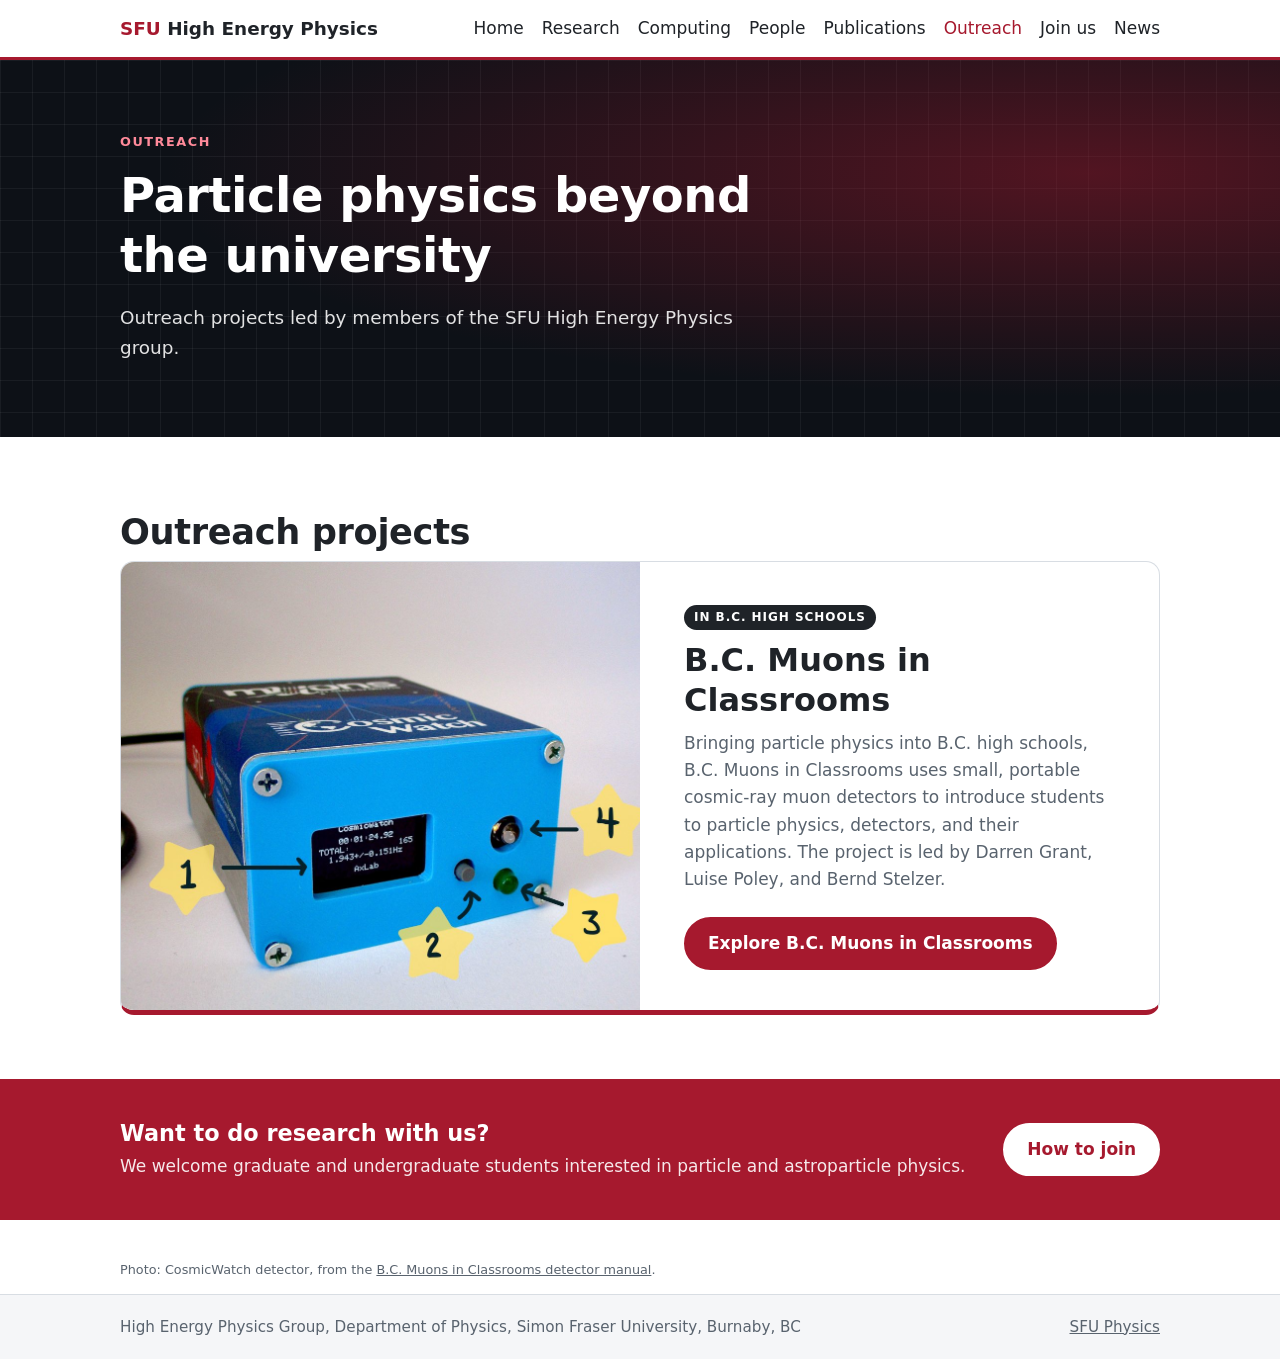
==== commit 8754ff6b: "Use the CosmicWatch detector photo on the Outreach page Replace the drawing with the detector photo " ====
--- a/outreach.html
+++ b/outreach.html
@@ -38,7 +38,7 @@
 
   <main class="research">
     <!-- OUTREACH PROJECTS
-         To add a project: copy one <article class="outreach-project"> block and change the tag, title, text, button and link.
+         To add a project: copy one <article class="outreach-project"> block and change the photo, tag, title, text, button and link.
          The first project in the list is the featured one and gets the larger layout. Keep the copy short and stick to
          what the project's own leads have approved. -->
     <section id="projects" class="research-section">
@@ -46,15 +46,9 @@
         <h2 class="section-title">Outreach projects</h2>
         <div class="outreach-list">
           <article id="bc-muons" class="outreach-project">
-            <!-- Decorative drawing: a cosmic-ray muon track crossing two detector layers. -->
-            <div class="outreach-art" aria-hidden="true">
-              <svg viewBox="0 0 320 240" focusable="false">
-                <rect class="outreach-art-layer" x="70" y="82" width="180" height="22" rx="4"/>
-                <rect class="outreach-art-layer" x="70" y="146" width="180" height="22" rx="4"/>
-                <line class="outreach-art-track" x1="118" y1="0" x2="202" y2="240"/>
-                <circle class="outreach-art-hit" cx="149" cy="93" r="7"/>
-                <circle class="outreach-art-hit" cx="172" cy="157" r="7"/>
-              </svg>
+            <!-- Photo from the project's detector manual (bcmuons.science.sfu.ca/manual/), cropped. Credit is at the bottom of the page. -->
+            <div class="outreach-photo">
+              <img src="images/bc-muons-detector.jpg" alt="A small blue cosmic-ray muon detector with a display screen, a button and two lights on its front.">
             </div>
             <div class="outreach-text">
               <span class="tag tag-neutral">In B.C. high schools</span>
@@ -76,6 +70,10 @@
         <a class="button button-light" href="join.html">How to join</a>
       </div>
     </section>
+
+    <div class="wrap">
+      <p class="credits">Photo: CosmicWatch detector, from the <a href="https://bcmuons.science.sfu.ca/manual/">B.C. Muons in Classrooms detector manual</a>.</p>
+    </div>
   </main>
 
   <!-- FOOTER: the same block is on every page. -->
--- a/css/style.css
+++ b/css/style.css
@@ -627,28 +627,31 @@
 .dot-key .dot:first-child { margin-left: 0; }
 
 /* ---------- Outreach page ---------- */
-/* One card per project. The first card is the featured one: full width, drawing beside the text.
-   Later cards sit two to a row with the drawing on top. Everything stacks on phones. */
+/* One card per project. The first card is the featured one: full width, photo beside the text.
+   Later cards sit two to a row with the photo on top. Everything stacks on phones. */
 .outreach-list { display: grid; grid-template-columns: repeat(2, minmax(0, 1fr)); gap: 24px; }
-.outreach-project { display: grid; grid-template-rows: 180px auto; border: 1px solid var(--line); border-bottom: 5px solid var(--red); border-radius: 14px; overflow: hidden; background: var(--bg); scroll-margin-top: 12px; }
-.outreach-project:first-child { grid-column: 1 / -1; grid-template-rows: none; grid-template-columns: minmax(0, 2fr) minmax(0, 3fr); }
+.outreach-project { display: grid; grid-template-rows: auto 1fr; border: 1px solid var(--line); border-bottom: 5px solid var(--red); border-radius: 14px; overflow: hidden; background: var(--bg); scroll-margin-top: 12px; }
+.outreach-project:first-child { grid-column: 1 / -1; grid-template-rows: none; grid-template-columns: repeat(2, minmax(0, 1fr)); }
 .outreach-text { padding: 28px 32px; align-self: center; }
 .outreach-project:first-child .outreach-text { padding: 40px 44px; }
 .outreach-text h3 { font-size: 1.6rem; margin: 10px 0 10px; }
 .outreach-project:first-child h3 { font-size: 2rem; }
 .outreach-text p { margin: 0 0 24px; color: var(--muted); max-width: 40em; }
-/* Drawing panel: the same night blue, faint grid and red glow as the dark banners (.page-hero-grid) */
-.outreach-art { display: flex; align-items: center; justify-content: center; min-height: 100%; background-color: var(--night); background-image: radial-gradient(ellipse at 50% 40%, rgba(166, 25, 46, 0.4), transparent 65%), linear-gradient(rgba(255, 255, 255, 0.05) 1px, transparent 1px), linear-gradient(90deg, rgba(255, 255, 255, 0.05) 1px, transparent 1px); background-size: auto, 32px 32px, 32px 32px; }
-.outreach-art svg { display: block; width: 100%; max-width: 360px; height: auto; max-height: 100%; }
-.outreach-art-layer { fill: rgba(255, 255, 255, 0.07); stroke: rgba(255, 255, 255, 0.45); stroke-width: 1.5; }
-.outreach-art-track { stroke: var(--red-light); stroke-width: 2.5; stroke-linecap: round; stroke-dasharray: 2 7; }
-.outreach-art-hit { fill: var(--red-light); filter: drop-shadow(0 0 6px var(--red-light)); }
+/* Project photo: fills its panel, cropped to fit. 4:3 on top of a card; beside the text it stretches to the card's height. */
+.outreach-photo { position: relative; aspect-ratio: 4 / 3; background: var(--bg-soft); }
+.outreach-photo img { position: absolute; inset: 0; width: 100%; height: 100%; object-fit: cover; }
+.outreach-project:first-child .outreach-photo { aspect-ratio: auto; min-height: 320px; }
+/* Below 1100px the featured photo would be cropped too tightly beside the text, so the card stacks (photo on top) and
+   stays at a readable width, under the section heading. */
+@media (max-width: 1100px) {
+  .outreach-project:first-child { grid-template-columns: 1fr; justify-self: start; width: 100%; max-width: 640px; }
+  .outreach-project:first-child .outreach-photo { aspect-ratio: 4 / 3; min-height: 0; }
+  .outreach-project:first-child .outreach-text { padding: 28px 32px 32px; }
+}
 @media (max-width: 760px) {
   .outreach-list { grid-template-columns: 1fr; }
-  .outreach-project:first-child { grid-template-columns: 1fr; grid-template-rows: 200px auto; }
   .outreach-project:first-child .outreach-text, .outreach-text { padding: 24px 22px 28px; }
   .outreach-project:first-child h3 { font-size: 1.6rem; }
-  .outreach-art svg { height: 100%; }
   /* Full-width button, so a long label wraps neatly and is easy to tap */
   .outreach-text .button { display: block; text-align: center; line-height: 1.35; }
 }
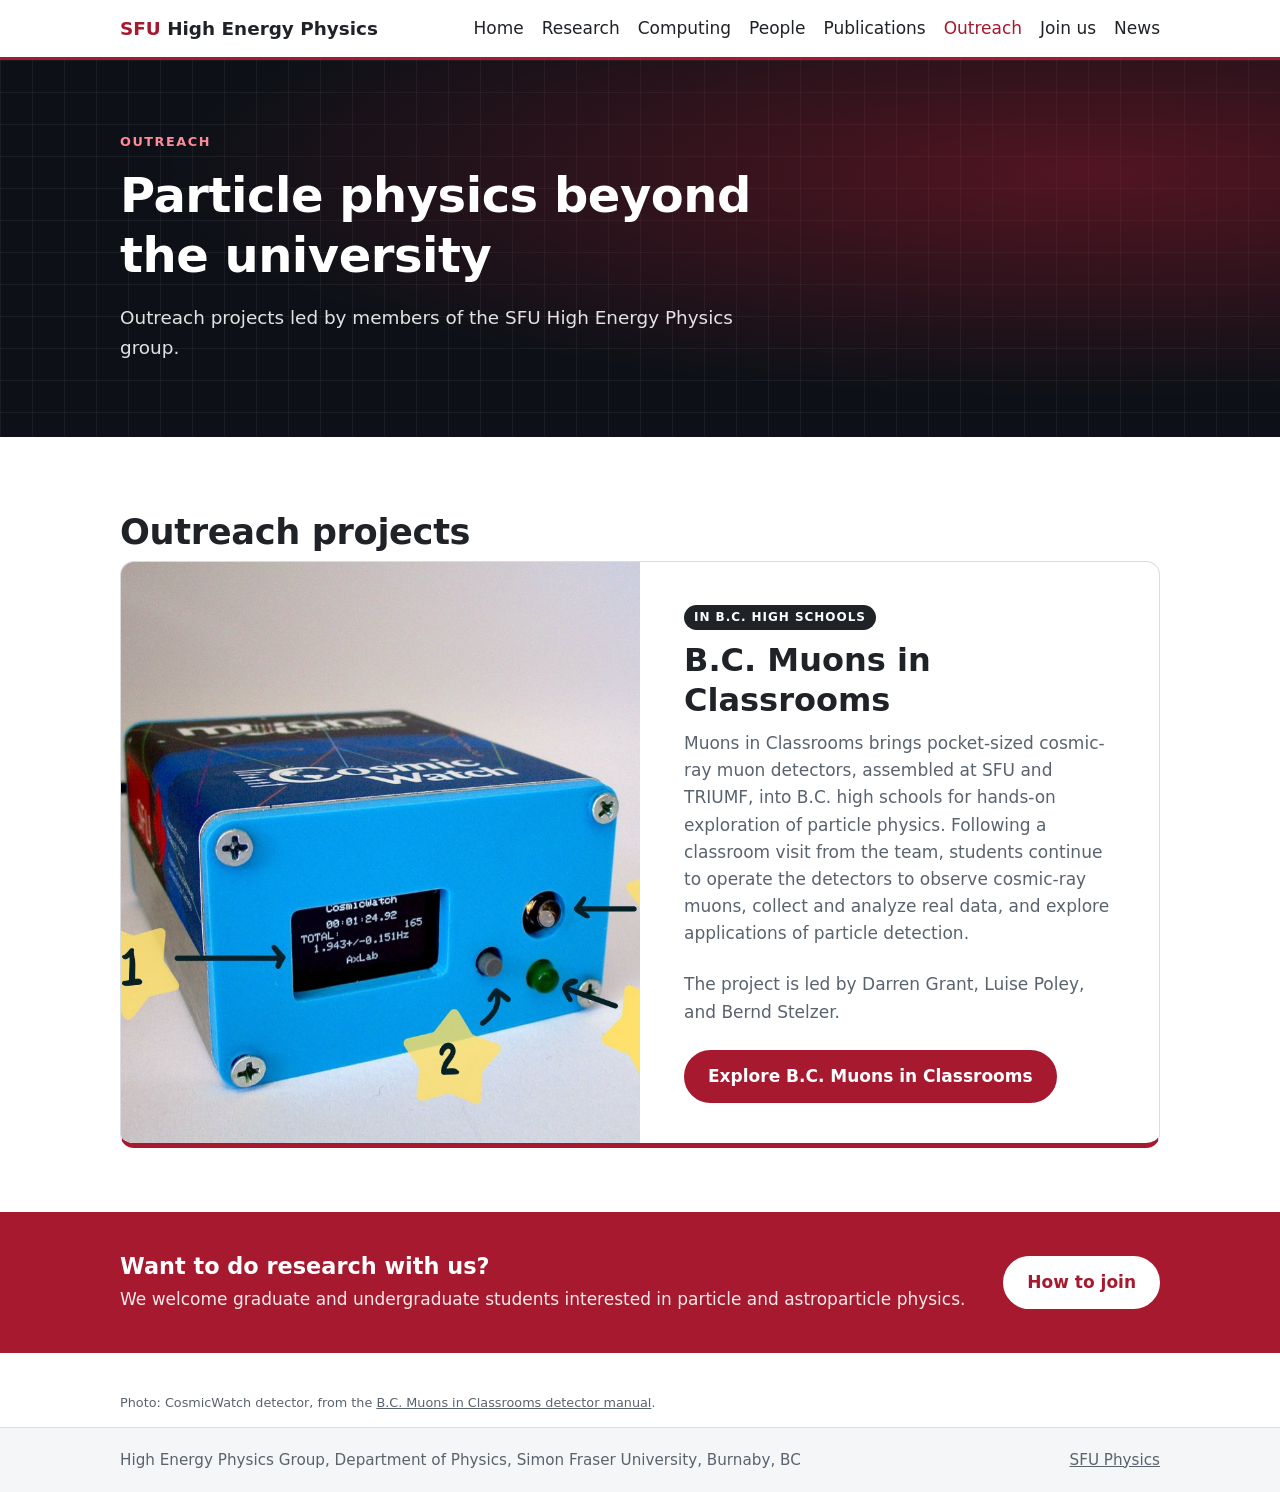
==== commit 7e2627a3: "Use the agreed Muons in Classrooms description on the Outreach page Co-Authored-By: Claude Opus 5.5 " ====
--- a/outreach.html
+++ b/outreach.html
@@ -53,7 +53,8 @@
             <div class="outreach-text">
               <span class="tag tag-neutral">In B.C. high schools</span>
               <h3>B.C. Muons in Classrooms</h3>
-              <p>Bringing particle physics into B.C. high schools, B.C. Muons in Classrooms uses small, portable cosmic-ray muon detectors to introduce students to particle physics, detectors, and their applications. The project is led by Darren Grant, Luise Poley, and Bernd Stelzer.</p>
+              <p>Muons in Classrooms brings pocket-sized cosmic-ray muon detectors, assembled at SFU and TRIUMF, into B.C. high schools for hands-on exploration of particle physics. Following a classroom visit from the team, students continue to operate the detectors to observe cosmic-ray muons, collect and analyze real data, and explore applications of particle detection.</p>
+              <p>The project is led by Darren Grant, Luise Poley, and Bernd Stelzer.</p>
               <a class="button" href="https://bcmuons.science.sfu.ca/">Explore B.C. Muons in Classrooms</a>
             </div>
           </article>
